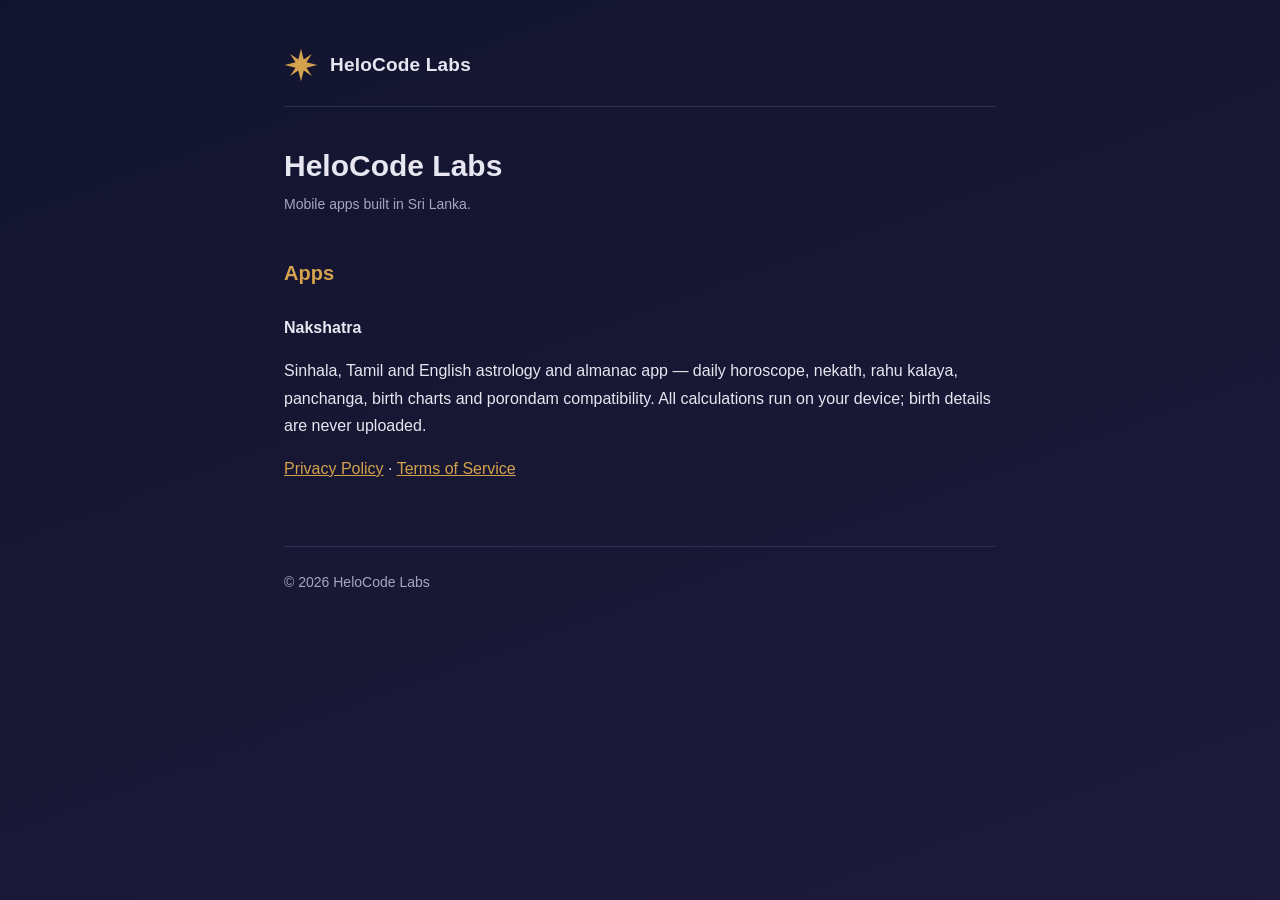
==== index.html @ bbca2902 "Add HeloCode Labs site with Nakshatra legal pages Static pages for GitHub Pages, serving the privacy" ====
<!DOCTYPE html>
<html lang="en">
<head>
<meta charset="utf-8">
<meta name="viewport" content="width=device-width, initial-scale=1">
<title>HeloCode Labs</title>
<meta name="description" content="HeloCode Labs builds mobile apps for Sri Lanka and beyond.">
<style>
:root {
  --bg: #12142f;
  --bg2: #1e1a3a;
  --card: #1b1d3d;
  --gold: #d4a24c;
  --text: #e8e6f0;
  --muted: #a9a4c4;
  --line: #2e2f57;
}
* { box-sizing: border-box; }
body {
  margin: 0;
  background: linear-gradient(160deg, var(--bg), var(--bg2));
  color: var(--text);
  font: 16px/1.7 -apple-system, BlinkMacSystemFont, "Segoe UI", Roboto, sans-serif;
  min-height: 100vh;
}
.wrap { max-width: 760px; margin: 0 auto; padding: 48px 24px 96px; }
header { border-bottom: 1px solid var(--line); padding-bottom: 24px; margin-bottom: 40px; }
.brand { display: flex; align-items: center; gap: 12px; text-decoration: none; color: var(--text); }
.brand svg { width: 34px; height: 34px; }
.brand b { font-size: 19px; letter-spacing: .2px; }
h1 { font-size: 30px; line-height: 1.25; margin: 0 0 8px; }
h2 { font-size: 20px; margin: 40px 0 12px; color: var(--gold); }
h3 { font-size: 16px; margin: 24px 0 8px; }
.meta { color: var(--muted); font-size: 14px; margin: 0 0 32px; }
p, li { color: var(--text); }
ul { padding-left: 22px; }
li { margin: 6px 0; }
a { color: var(--gold); }
table { width: 100%; border-collapse: collapse; margin: 16px 0; font-size: 15px; }
th, td { text-align: left; padding: 10px 12px; border-bottom: 1px solid var(--line); vertical-align: top; }
th { color: var(--muted); font-weight: 600; }
.note {
  background: var(--card); border: 1px solid var(--line); border-left: 3px solid var(--gold);
  padding: 14px 18px; border-radius: 6px; margin: 20px 0; font-size: 15px;
}
footer { margin-top: 64px; padding-top: 24px; border-top: 1px solid var(--line); color: var(--muted); font-size: 14px; }
code { background: #0e1030; padding: 2px 6px; border-radius: 4px; font-size: 14px; }
</style>
</head>
<body>
<div class="wrap">

<header>
  <a class="brand" href="index.html">
    <svg viewBox="0 0 100 100" width="34" height="34" aria-hidden="true"><path fill="#d4a24c" d="M50 2 58 34 82 18 66 42 98 50 66 58 82 82 58 66 50 98 42 66 18 82 34 58 2 50 34 42 18 18 42 34Z"/></svg>
    <b>HeloCode Labs</b>
  </a>
</header>

<h1>HeloCode Labs</h1>
<p class="meta">Mobile apps built in Sri Lanka.</p>

<h2>Apps</h2>

<h3>Nakshatra</h3>
<p>Sinhala, Tamil and English astrology and almanac app — daily horoscope, nekath,
rahu kalaya, panchanga, birth charts and porondam compatibility. All calculations
run on your device; birth details are never uploaded.</p>
<p>
  <a href="nakshatra/privacy.html">Privacy Policy</a> ·
  <a href="nakshatra/terms.html">Terms of Service</a>
</p>

<footer>
  © 2026 HeloCode Labs
</footer>

</div>
</body>
</html>
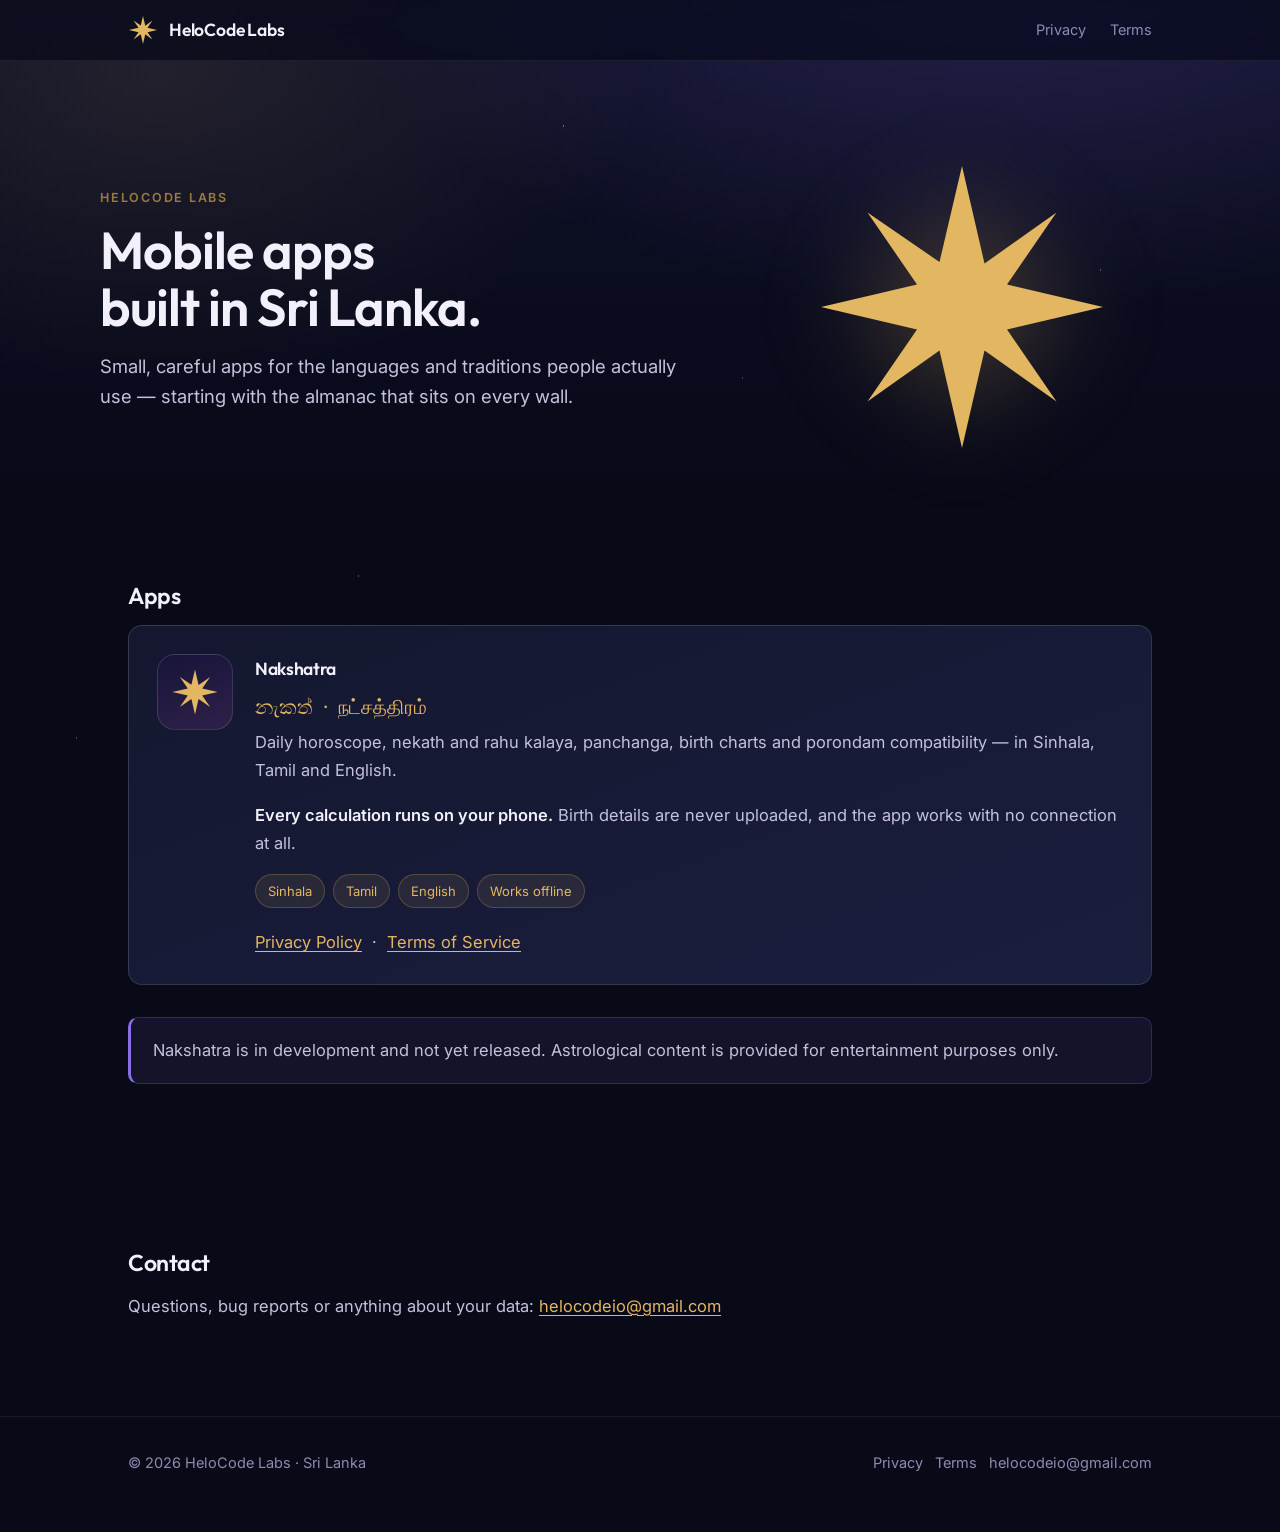
==== commit 2c29941c: "Redesign the site and generate pages from shared sources The previous pages were an unstyled documen" ====
--- a/index.html
+++ b/index.html
@@ -3,78 +3,274 @@
 <head>
 <meta charset="utf-8">
 <meta name="viewport" content="width=device-width, initial-scale=1">
+<meta name="color-scheme" content="dark">
 <title>HeloCode Labs</title>
-<meta name="description" content="HeloCode Labs builds mobile apps for Sri Lanka and beyond.">
+<meta name="description" content="HeloCode Labs builds mobile apps in Sri Lanka.">
+<link rel="preconnect" href="https://fonts.googleapis.com">
+<link rel="preconnect" href="https://fonts.gstatic.com" crossorigin>
+<link href="https://fonts.googleapis.com/css2?family=Inter:wght@400;500;600&family=Outfit:wght@500;600&display=swap" rel="stylesheet">
 <style>
 :root {
-  --bg: #12142f;
-  --bg2: #1e1a3a;
-  --card: #1b1d3d;
-  --gold: #d4a24c;
-  --text: #e8e6f0;
-  --muted: #a9a4c4;
-  --line: #2e2f57;
-}
+  --void: #080a18;
+  --deep: #0d1028;
+  --surface: #14172f;
+  --surface-2: #1a1e3d;
+  --line: rgba(255, 255, 255, 0.07);
+  --line-strong: rgba(255, 255, 255, 0.13);
+
+  --gold: #e3b662;
+  --gold-dim: #9a7c3e;
+  --violet: #8b6ee8;
+
+  --ink: #f2f0fa;
+  --ink-2: #c5c1dd;
+  --muted: #8e8ab0;
+
+  --radius: 14px;
+  --maxw: 1080px;
+  --font: "Inter", -apple-system, BlinkMacSystemFont, "Segoe UI", Roboto, sans-serif;
+  --display: "Outfit", var(--font);
+}
+
 * { box-sizing: border-box; }
+html { scroll-behavior: smooth; }
+
 body {
   margin: 0;
-  background: linear-gradient(160deg, var(--bg), var(--bg2));
-  color: var(--text);
-  font: 16px/1.7 -apple-system, BlinkMacSystemFont, "Segoe UI", Roboto, sans-serif;
-  min-height: 100vh;
-}
-.wrap { max-width: 760px; margin: 0 auto; padding: 48px 24px 96px; }
-header { border-bottom: 1px solid var(--line); padding-bottom: 24px; margin-bottom: 40px; }
-.brand { display: flex; align-items: center; gap: 12px; text-decoration: none; color: var(--text); }
-.brand svg { width: 34px; height: 34px; }
-.brand b { font-size: 19px; letter-spacing: .2px; }
-h1 { font-size: 30px; line-height: 1.25; margin: 0 0 8px; }
-h2 { font-size: 20px; margin: 40px 0 12px; color: var(--gold); }
-h3 { font-size: 16px; margin: 24px 0 8px; }
-.meta { color: var(--muted); font-size: 14px; margin: 0 0 32px; }
-p, li { color: var(--text); }
-ul { padding-left: 22px; }
-li { margin: 6px 0; }
-a { color: var(--gold); }
-table { width: 100%; border-collapse: collapse; margin: 16px 0; font-size: 15px; }
-th, td { text-align: left; padding: 10px 12px; border-bottom: 1px solid var(--line); vertical-align: top; }
-th { color: var(--muted); font-weight: 600; }
+  font-family: var(--font);
+  font-size: 16.5px;
+  line-height: 1.72;
+  color: var(--ink-2);
+  background: var(--void);
+  -webkit-font-smoothing: antialiased;
+  overflow-x: hidden;
+}
+
+/* Starfield: pure CSS, no image requests, so pages stay self-contained. */
+.sky {
+  position: fixed;
+  inset: 0;
+  z-index: -1;
+  background:
+    radial-gradient(1100px 620px at 78% -8%, rgba(139, 110, 232, 0.20), transparent 62%),
+    radial-gradient(820px 520px at 12% 8%, rgba(227, 182, 98, 0.10), transparent 60%),
+    linear-gradient(180deg, var(--deep) 0%, var(--void) 55%);
+}
+.sky::after {
+  content: "";
+  position: absolute;
+  inset: 0;
+  opacity: .5;
+  background-image:
+    radial-gradient(1.4px 1.4px at 12% 22%, rgba(255,255,255,.7) 50%, transparent 51%),
+    radial-gradient(1.2px 1.2px at 28% 64%, rgba(255,255,255,.5) 50%, transparent 51%),
+    radial-gradient(1.6px 1.6px at 44% 14%, rgba(255,240,210,.8) 50%, transparent 51%),
+    radial-gradient(1.1px 1.1px at 58% 42%, rgba(255,255,255,.45) 50%, transparent 51%),
+    radial-gradient(1.5px 1.5px at 72% 76%, rgba(255,255,255,.6) 50%, transparent 51%),
+    radial-gradient(1.2px 1.2px at 86% 30%, rgba(255,240,210,.6) 50%, transparent 51%),
+    radial-gradient(1.3px 1.3px at 6% 82%, rgba(255,255,255,.5) 50%, transparent 51%),
+    radial-gradient(1.1px 1.1px at 94% 58%, rgba(255,255,255,.4) 50%, transparent 51%);
+}
+
+.shell { max-width: var(--maxw); margin: 0 auto; padding: 0 28px; }
+
+/* ── Header ─────────────────────────────────────────────── */
+.nav {
+  position: sticky; top: 0; z-index: 20;
+  backdrop-filter: saturate(150%) blur(14px);
+  background: rgba(8, 10, 24, 0.72);
+  border-bottom: 1px solid var(--line);
+}
+.nav-in {
+  max-width: var(--maxw); margin: 0 auto; padding: 15px 28px;
+  display: flex; align-items: center; justify-content: space-between; gap: 20px;
+}
+.brand { display: inline-flex; align-items: center; gap: 11px; text-decoration: none; }
+.brand svg { width: 30px; height: 30px; flex: none; }
+.brand span {
+  font-family: var(--display); font-weight: 600; font-size: 17.5px;
+  letter-spacing: -.01em; color: var(--ink);
+}
+.nav-links { display: flex; gap: 24px; font-size: 14.5px; }
+.nav-links a { color: var(--muted); text-decoration: none; transition: color .18s; }
+.nav-links a:hover { color: var(--gold); }
+
+/* ── Type ───────────────────────────────────────────────── */
+h1, h2, h3 { font-family: var(--display); color: var(--ink); letter-spacing: -.02em; }
+h1 { font-size: clamp(34px, 5.2vw, 52px); line-height: 1.1; font-weight: 600; margin: 0 0 14px; }
+h2 { font-size: 23px; font-weight: 600; margin: 52px 0 14px; line-height: 1.3; }
+h3 { font-size: 17.5px; font-weight: 600; margin: 30px 0 8px; }
+p { margin: 0 0 16px; }
+a { color: var(--gold); text-decoration: underline; text-underline-offset: 3px; text-decoration-thickness: 1px; }
+a:hover { color: #f3d192; }
+strong { color: var(--ink); font-weight: 600; }
+ul { padding-left: 20px; margin: 0 0 16px; }
+li { margin: 7px 0; }
+li::marker { color: var(--gold-dim); }
+code {
+  font-family: ui-monospace, "SF Mono", Menlo, Consolas, monospace;
+  font-size: .88em; background: rgba(255,255,255,.06);
+  border: 1px solid var(--line); padding: 2px 7px; border-radius: 6px; color: var(--gold);
+}
+.eyebrow {
+  font-size: 12.5px; font-weight: 600; letter-spacing: .14em; text-transform: uppercase;
+  color: var(--gold-dim); margin: 0 0 14px;
+}
+.lede { font-size: 18.5px; line-height: 1.65; color: var(--ink-2); }
+
+/* ── Hero ───────────────────────────────────────────────── */
+.hero { padding: 96px 0 72px; display: grid; grid-template-columns: 1.15fr .85fr; gap: 56px; align-items: center; }
+.hero-star { display: flex; justify-content: center; }
+.hero-star svg { width: min(300px, 76vw); height: auto; filter: drop-shadow(0 0 46px rgba(227,182,98,.28)); }
+@media (max-width: 820px) {
+  .hero { grid-template-columns: 1fr; padding: 60px 0 48px; gap: 36px; }
+  .hero-star { order: -1; }
+  .hero-star svg { width: min(200px, 56vw); }
+}
+
+/* ── Cards ──────────────────────────────────────────────── */
+.card {
+  background: linear-gradient(160deg, var(--surface), var(--surface-2));
+  border: 1px solid var(--line-strong);
+  border-radius: var(--radius);
+  padding: 28px;
+}
+.app-card { display: grid; grid-template-columns: auto 1fr; gap: 22px; align-items: start; }
+.app-icon {
+  width: 76px; height: 76px; border-radius: 18px; flex: none;
+  background: linear-gradient(160deg, #171438, #2f2149);
+  display: grid; place-items: center;
+  border: 1px solid var(--line-strong);
+}
+.app-icon svg { width: 48px; height: 48px; }
+@media (max-width: 560px) { .app-card { grid-template-columns: 1fr; } }
+
+.scripts { font-size: 20px; color: var(--gold); margin: 0 0 6px; line-height: 1.5; }
+.pill-row { display: flex; flex-wrap: wrap; gap: 8px; margin-top: 16px; }
+.pill {
+  font-size: 13px; padding: 5px 12px; border-radius: 999px;
+  background: rgba(227,182,98,.09); border: 1px solid rgba(227,182,98,.24); color: var(--gold);
+}
+
+/* ── Legal pages ────────────────────────────────────────── */
+.doc { display: grid; grid-template-columns: 218px 1fr; gap: 56px; padding: 56px 0 110px; align-items: start; }
+.toc { position: sticky; top: 84px; font-size: 14.5px; }
+.toc-title {
+  font-size: 11.5px; letter-spacing: .14em; text-transform: uppercase;
+  color: var(--muted); margin-bottom: 12px; font-weight: 600;
+}
+.toc a {
+  display: block; padding: 6px 0 6px 13px; color: var(--muted);
+  text-decoration: none; border-left: 2px solid var(--line);
+  transition: color .18s, border-color .18s;
+}
+.toc a:hover { color: var(--gold); border-left-color: var(--gold); }
+@media (max-width: 900px) { .doc { grid-template-columns: 1fr; gap: 0; padding-top: 40px; } .toc { display: none; } }
+
+.doc-body { max-width: 720px; }
+.doc-body h2 { scroll-margin-top: 88px; display: flex; align-items: baseline; gap: 12px; }
+.doc-body h2 .num {
+  font-size: 13px; color: var(--gold-dim); font-variant-numeric: tabular-nums;
+  border: 1px solid var(--line-strong); border-radius: 7px; padding: 2px 8px; flex: none;
+}
+
 .note {
-  background: var(--card); border: 1px solid var(--line); border-left: 3px solid var(--gold);
-  padding: 14px 18px; border-radius: 6px; margin: 20px 0; font-size: 15px;
-}
-footer { margin-top: 64px; padding-top: 24px; border-top: 1px solid var(--line); color: var(--muted); font-size: 14px; }
-code { background: #0e1030; padding: 2px 6px; border-radius: 4px; font-size: 14px; }
+  background: rgba(139,110,232,.09);
+  border: 1px solid rgba(139,110,232,.26);
+  border-left: 3px solid var(--violet);
+  border-radius: 10px; padding: 18px 22px; margin: 24px 0;
+}
+.note.warn { background: rgba(227,182,98,.08); border-color: rgba(227,182,98,.28); border-left-color: var(--gold); }
+
+.table-wrap { overflow-x: auto; border: 1px solid var(--line); border-radius: 10px; margin: 20px 0; }
+table { width: 100%; border-collapse: collapse; font-size: 15px; min-width: 460px; }
+th, td { text-align: left; padding: 13px 16px; border-bottom: 1px solid var(--line); vertical-align: top; }
+tr:last-child td { border-bottom: none; }
+th { background: rgba(255,255,255,.035); color: var(--ink); font-weight: 600; font-size: 13.5px; letter-spacing: .02em; }
+
+/* ── Footer ─────────────────────────────────────────────── */
+.foot { border-top: 1px solid var(--line); padding: 34px 0 56px; font-size: 14.5px; color: var(--muted); }
+.foot-in { display: flex; flex-wrap: wrap; gap: 10px 24px; justify-content: space-between; align-items: center; }
+.foot a { color: var(--muted); text-decoration: none; }
+.foot a:hover { color: var(--gold); }
+
+@media (prefers-reduced-motion: reduce) { html { scroll-behavior: auto; } }
 </style>
 </head>
 <body>
-<div class="wrap">
-
-<header>
-  <a class="brand" href="index.html">
-    <svg viewBox="0 0 100 100" width="34" height="34" aria-hidden="true"><path fill="#d4a24c" d="M50 2 58 34 82 18 66 42 98 50 66 58 82 82 58 66 50 98 42 66 18 82 34 58 2 50 34 42 18 18 42 34Z"/></svg>
-    <b>HeloCode Labs</b>
-  </a>
-</header>
-
-<h1>HeloCode Labs</h1>
-<p class="meta">Mobile apps built in Sri Lanka.</p>
-
-<h2>Apps</h2>
-
-<h3>Nakshatra</h3>
-<p>Sinhala, Tamil and English astrology and almanac app — daily horoscope, nekath,
-rahu kalaya, panchanga, birth charts and porondam compatibility. All calculations
-run on your device; birth details are never uploaded.</p>
-<p>
-  <a href="nakshatra/privacy.html">Privacy Policy</a> ·
-  <a href="nakshatra/terms.html">Terms of Service</a>
-</p>
-
-<footer>
-  © 2026 HeloCode Labs
+<div class="sky"></div>
+
+<nav class="nav">
+  <div class="nav-in">
+    <a class="brand" href="index.html">
+      <span style="color:var(--gold);display:flex"><svg viewBox="0 0 100 100" aria-hidden="true"><path fill="currentColor" d="M50 3 57.5 35.5 81.5 18.5 65 42.5 97 50 65 57.5 81.5 81.5 57.5 64.5 50 97 42.5 64.5 18.5 81.5 35 57.5 3 50 35 42.5 18.5 18.5 42.5 35Z"/></svg></span>
+      <span>HeloCode Labs</span>
+    </a>
+    <div class="nav-links">
+      <a href="nakshatra/privacy.html">Privacy</a>
+      <a href="nakshatra/terms.html">Terms</a>
+    </div>
+  </div>
+</nav>
+
+<section class="shell hero">
+  <div>
+    <p class="eyebrow">HeloCode Labs</p>
+    <h1>Mobile apps<br>built in Sri&nbsp;Lanka.</h1>
+    <p class="lede">Small, careful apps for the languages and traditions people
+    actually use — starting with the almanac that sits on every wall.</p>
+  </div>
+  <div class="hero-star" style="color:var(--gold)"><svg viewBox="0 0 100 100" aria-hidden="true"><path fill="currentColor" d="M50 3 57.5 35.5 81.5 18.5 65 42.5 97 50 65 57.5 81.5 81.5 57.5 64.5 50 97 42.5 64.5 18.5 81.5 35 57.5 3 50 35 42.5 18.5 18.5 42.5 35Z"/></svg></div>
+</section>
+
+<section class="shell" style="padding-bottom:88px">
+  <h2>Apps</h2>
+
+  <div class="card app-card">
+    <div class="app-icon" style="color:var(--gold)"><svg viewBox="0 0 100 100" aria-hidden="true"><path fill="currentColor" d="M50 3 57.5 35.5 81.5 18.5 65 42.5 97 50 65 57.5 81.5 81.5 57.5 64.5 50 97 42.5 64.5 18.5 81.5 35 57.5 3 50 35 42.5 18.5 18.5 42.5 35Z"/></svg></div>
+    <div>
+      <h3 style="margin-top:0">Nakshatra</h3>
+      <p class="scripts">නැකත් &nbsp;·&nbsp; நட்சத்திரம்</p>
+      <p>Daily horoscope, nekath and rahu kalaya, panchanga, birth charts and
+      porondam compatibility — in Sinhala, Tamil and English.</p>
+      <p><strong>Every calculation runs on your phone.</strong> Birth details are
+      never uploaded, and the app works with no connection at all.</p>
+      <div class="pill-row">
+        <span class="pill">Sinhala</span>
+        <span class="pill">Tamil</span>
+        <span class="pill">English</span>
+        <span class="pill">Works offline</span>
+      </div>
+      <p style="margin-top:20px;margin-bottom:0">
+        <a href="nakshatra/privacy.html">Privacy Policy</a> &nbsp;·&nbsp;
+        <a href="nakshatra/terms.html">Terms of Service</a>
+      </p>
+    </div>
+  </div>
+
+  <div class="note" style="margin-top:32px">
+    Nakshatra is in development and not yet released. Astrological content is
+    provided for entertainment purposes only.
+  </div>
+</section>
+
+<section class="shell" style="padding-bottom:80px">
+  <h2>Contact</h2>
+  <p>Questions, bug reports or anything about your data:
+  <a href="mailto:helocodeio@gmail.com">helocodeio@gmail.com</a></p>
+</section>
+
+
+<footer class="foot">
+  <div class="shell foot-in">
+    <span>&copy; 2026 HeloCode Labs &middot; Sri Lanka</span>
+    <span>
+      <a href="nakshatra/privacy.html">Privacy</a> &nbsp;
+      <a href="nakshatra/terms.html">Terms</a> &nbsp;
+      <a href="mailto:helocodeio@gmail.com">helocodeio@gmail.com</a>
+    </span>
+  </div>
 </footer>
 
-</div>
 </body>
 </html>
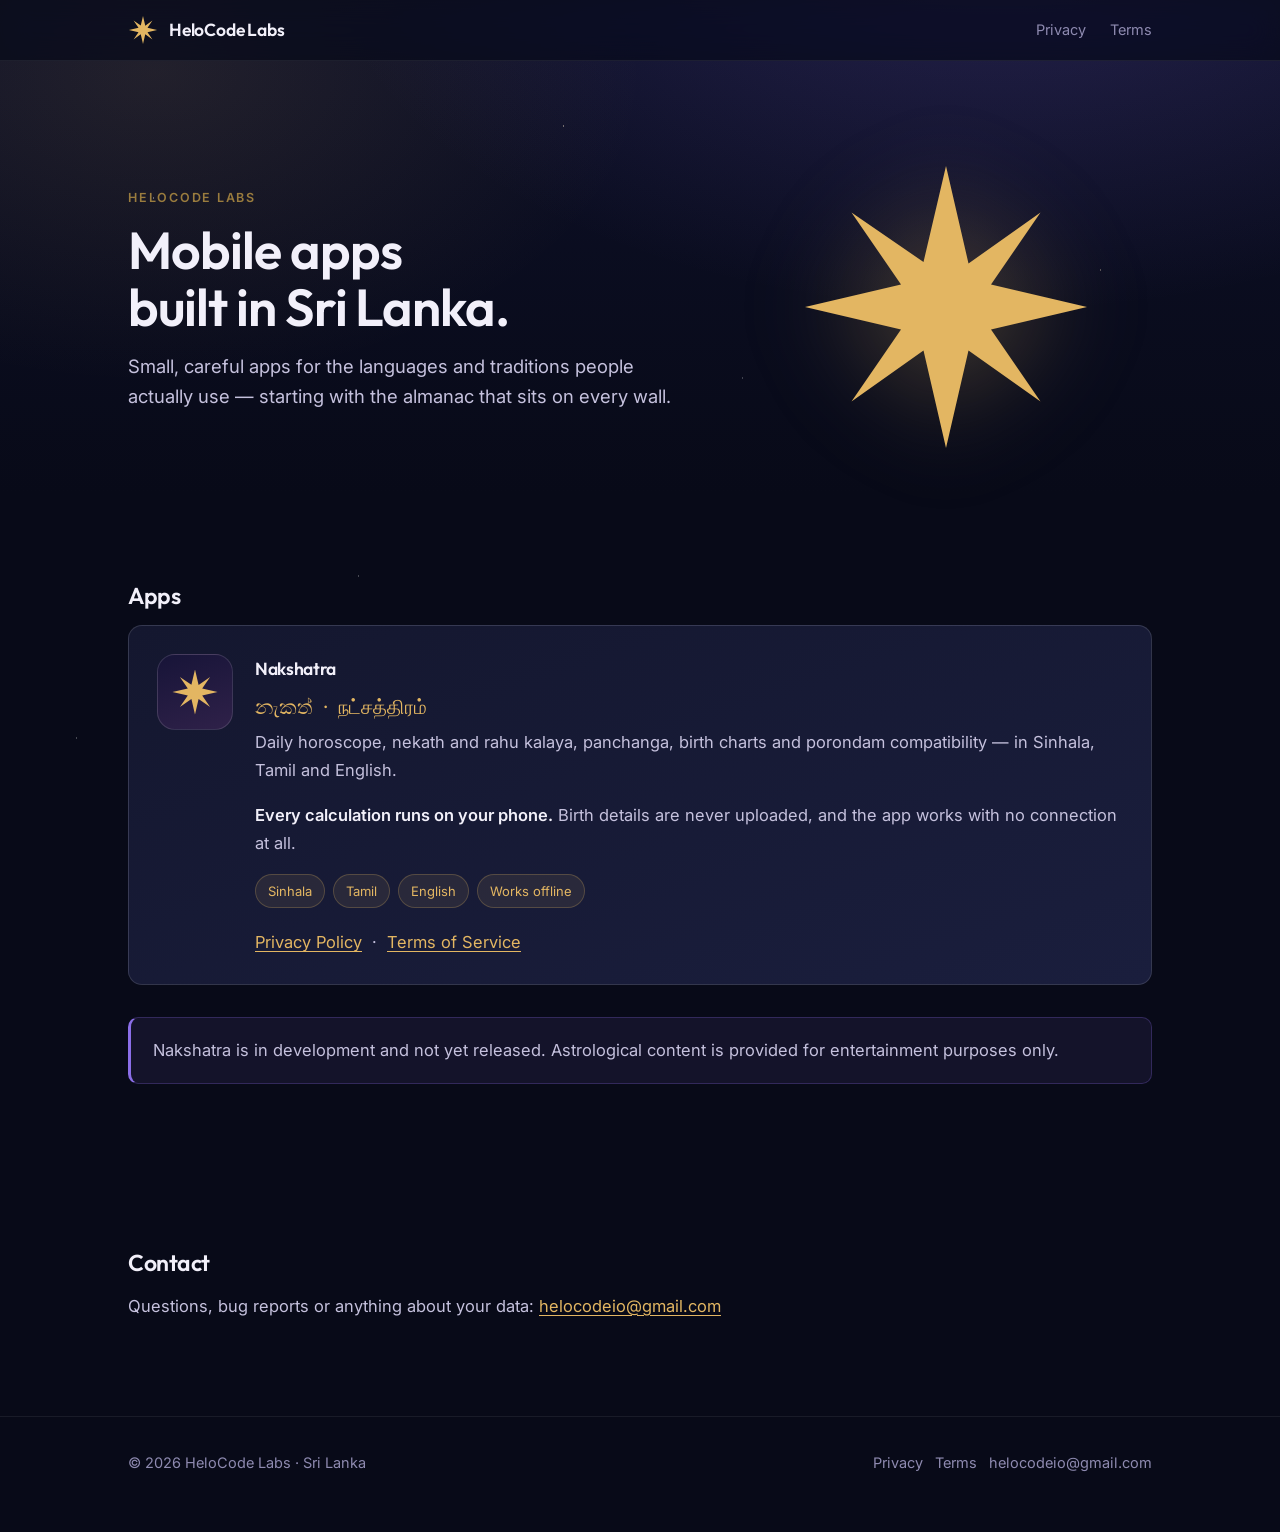
==== commit 24b90b8b: "fix: restore horizontal padding on narrow viewports Content ran edge to edge on phones with no side " ====
--- a/index.html
+++ b/index.html
@@ -72,7 +72,12 @@
     radial-gradient(1.1px 1.1px at 94% 58%, rgba(255,255,255,.4) 50%, transparent 51%);
 }
 
-.shell { max-width: var(--maxw); margin: 0 auto; padding: 0 28px; }
+/* Horizontal padding is set on its own axis so that section rules below can
+   add vertical padding without silently resetting it to zero — which is what
+   `padding: 96px 0` on a .shell element would do, letting content touch the
+   screen edge on any viewport narrower than --maxw. */
+.shell { max-width: var(--maxw); margin: 0 auto; padding-inline: 28px; }
+@media (max-width: 560px) { .shell { padding-inline: 20px; } }
 
 /* ── Header ─────────────────────────────────────────────── */
 .nav {
@@ -119,11 +124,11 @@
 .lede { font-size: 18.5px; line-height: 1.65; color: var(--ink-2); }
 
 /* ── Hero ───────────────────────────────────────────────── */
-.hero { padding: 96px 0 72px; display: grid; grid-template-columns: 1.15fr .85fr; gap: 56px; align-items: center; }
+.hero { padding-block: 96px 72px; display: grid; grid-template-columns: 1.15fr .85fr; gap: 56px; align-items: center; }
 .hero-star { display: flex; justify-content: center; }
 .hero-star svg { width: min(300px, 76vw); height: auto; filter: drop-shadow(0 0 46px rgba(227,182,98,.28)); }
 @media (max-width: 820px) {
-  .hero { grid-template-columns: 1fr; padding: 60px 0 48px; gap: 36px; }
+  .hero { grid-template-columns: 1fr; padding-block: 60px 48px; gap: 36px; }
   .hero-star { order: -1; }
   .hero-star svg { width: min(200px, 56vw); }
 }
@@ -153,7 +158,7 @@
 }
 
 /* ── Legal pages ────────────────────────────────────────── */
-.doc { display: grid; grid-template-columns: 218px 1fr; gap: 56px; padding: 56px 0 110px; align-items: start; }
+.doc { display: grid; grid-template-columns: 218px 1fr; gap: 56px; padding-block: 56px 110px; align-items: start; }
 .toc { position: sticky; top: 84px; font-size: 14.5px; }
 .toc-title {
   font-size: 11.5px; letter-spacing: .14em; text-transform: uppercase;
@@ -165,7 +170,7 @@
   transition: color .18s, border-color .18s;
 }
 .toc a:hover { color: var(--gold); border-left-color: var(--gold); }
-@media (max-width: 900px) { .doc { grid-template-columns: 1fr; gap: 0; padding-top: 40px; } .toc { display: none; } }
+@media (max-width: 900px) { .doc { grid-template-columns: 1fr; gap: 0; padding-block: 40px 80px; } .toc { display: none; } }
 
 .doc-body { max-width: 720px; }
 .doc-body h2 { scroll-margin-top: 88px; display: flex; align-items: baseline; gap: 12px; }
@@ -189,10 +194,15 @@
 th { background: rgba(255,255,255,.035); color: var(--ink); font-weight: 600; font-size: 13.5px; letter-spacing: .02em; }
 
 /* ── Footer ─────────────────────────────────────────────── */
-.foot { border-top: 1px solid var(--line); padding: 34px 0 56px; font-size: 14.5px; color: var(--muted); }
+.foot { border-top: 1px solid var(--line); padding-block: 34px 56px; font-size: 14.5px; color: var(--muted); }
 .foot-in { display: flex; flex-wrap: wrap; gap: 10px 24px; justify-content: space-between; align-items: center; }
 .foot a { color: var(--muted); text-decoration: none; }
 .foot a:hover { color: var(--gold); }
+
+@media (max-width: 560px) {
+  .nav-in { padding: 13px 20px; }
+  .card { padding: 22px; }
+}
 
 @media (prefers-reduced-motion: reduce) { html { scroll-behavior: auto; } }
 </style>
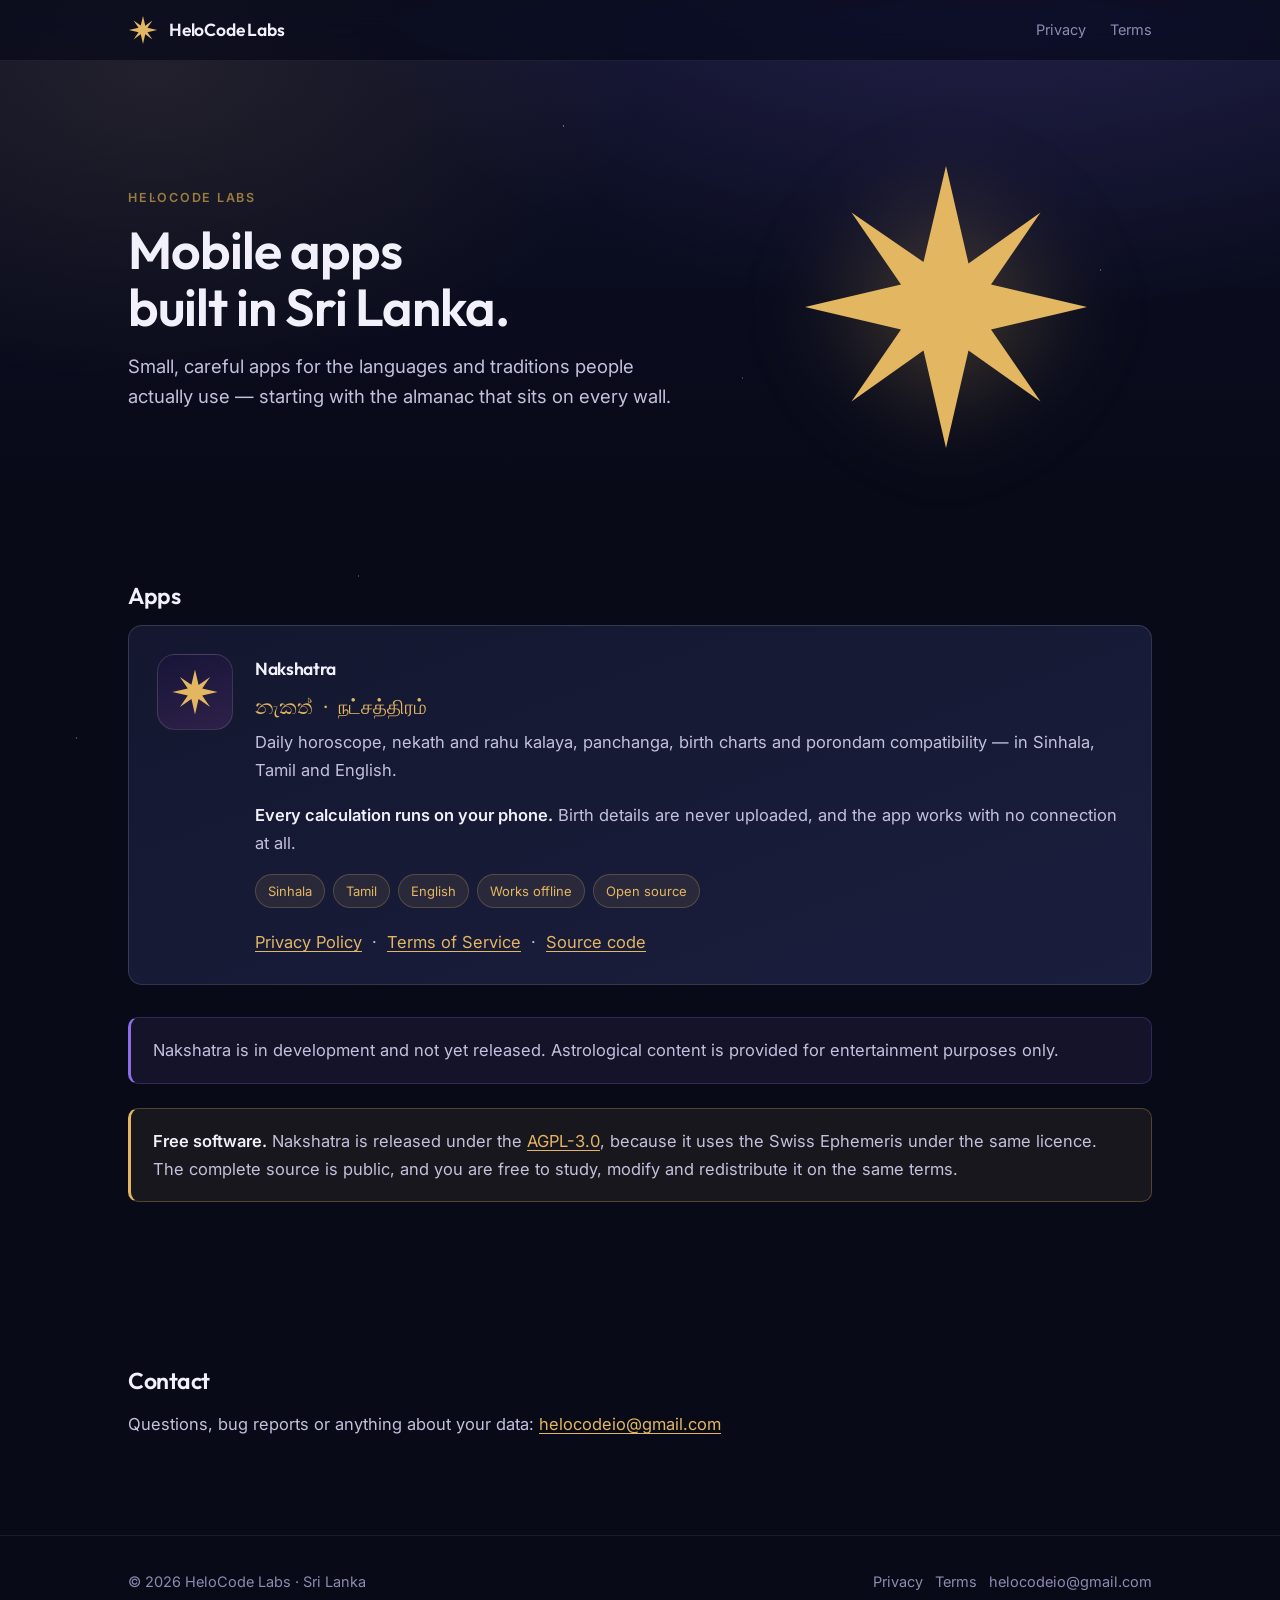
==== commit 4453d0c2: "Reflect the AGPL licence in the terms and landing page Nakshatra links the Swiss Ephemeris under its" ====
--- a/index.html
+++ b/index.html
@@ -172,7 +172,16 @@
 .toc a:hover { color: var(--gold); border-left-color: var(--gold); }
 @media (max-width: 900px) { .doc { grid-template-columns: 1fr; gap: 0; padding-block: 40px 80px; } .toc { display: none; } }
 
-.doc-body { max-width: 720px; }
+/* min-width: 0 is load-bearing. Grid and flex children default to
+   min-width: auto, so the table's min-width: 460px would force this track
+   wider than a phone screen and push the body text off the right edge —
+   with body{overflow-x:hidden} quietly hiding the evidence. Zeroing it lets
+   the track shrink and keeps the overflow inside .table-wrap, where it can
+   scroll on its own. */
+.doc-body { max-width: 720px; min-width: 0; }
+.doc > * { min-width: 0; }
+.app-card > * { min-width: 0; }
+.hero > * { min-width: 0; }
 .doc-body h2 { scroll-margin-top: 88px; display: flex; align-items: baseline; gap: 12px; }
 .doc-body h2 .num {
   font-size: 13px; color: var(--gold-dim); font-variant-numeric: tabular-nums;
@@ -188,7 +197,7 @@
 .note.warn { background: rgba(227,182,98,.08); border-color: rgba(227,182,98,.28); border-left-color: var(--gold); }
 
 .table-wrap { overflow-x: auto; border: 1px solid var(--line); border-radius: 10px; margin: 20px 0; }
-table { width: 100%; border-collapse: collapse; font-size: 15px; min-width: 460px; }
+table { width: 100%; border-collapse: collapse; font-size: 15px; min-width: 420px; }
 th, td { text-align: left; padding: 13px 16px; border-bottom: 1px solid var(--line); vertical-align: top; }
 tr:last-child td { border-bottom: none; }
 th { background: rgba(255,255,255,.035); color: var(--ink); font-weight: 600; font-size: 13.5px; letter-spacing: .02em; }
@@ -250,10 +259,12 @@
         <span class="pill">Tamil</span>
         <span class="pill">English</span>
         <span class="pill">Works offline</span>
+        <span class="pill">Open source</span>
       </div>
       <p style="margin-top:20px;margin-bottom:0">
         <a href="nakshatra/privacy.html">Privacy Policy</a> &nbsp;·&nbsp;
-        <a href="nakshatra/terms.html">Terms of Service</a>
+        <a href="nakshatra/terms.html">Terms of Service</a> &nbsp;·&nbsp;
+        <a href="https://github.com/chamod-ishankha/helocode-nakshatra" rel="noopener">Source code</a>
       </p>
     </div>
   </div>
@@ -261,6 +272,14 @@
   <div class="note" style="margin-top:32px">
     Nakshatra is in development and not yet released. Astrological content is
     provided for entertainment purposes only.
+  </div>
+
+  <div class="note warn" style="margin-top:16px">
+    <strong>Free software.</strong> Nakshatra is released under the
+    <a href="https://www.gnu.org/licenses/agpl-3.0.html" rel="noopener">AGPL-3.0</a>,
+    because it uses the Swiss Ephemeris under the same licence. The complete
+    source is public, and you are free to study, modify and redistribute it on
+    the same terms.
   </div>
 </section>
 
